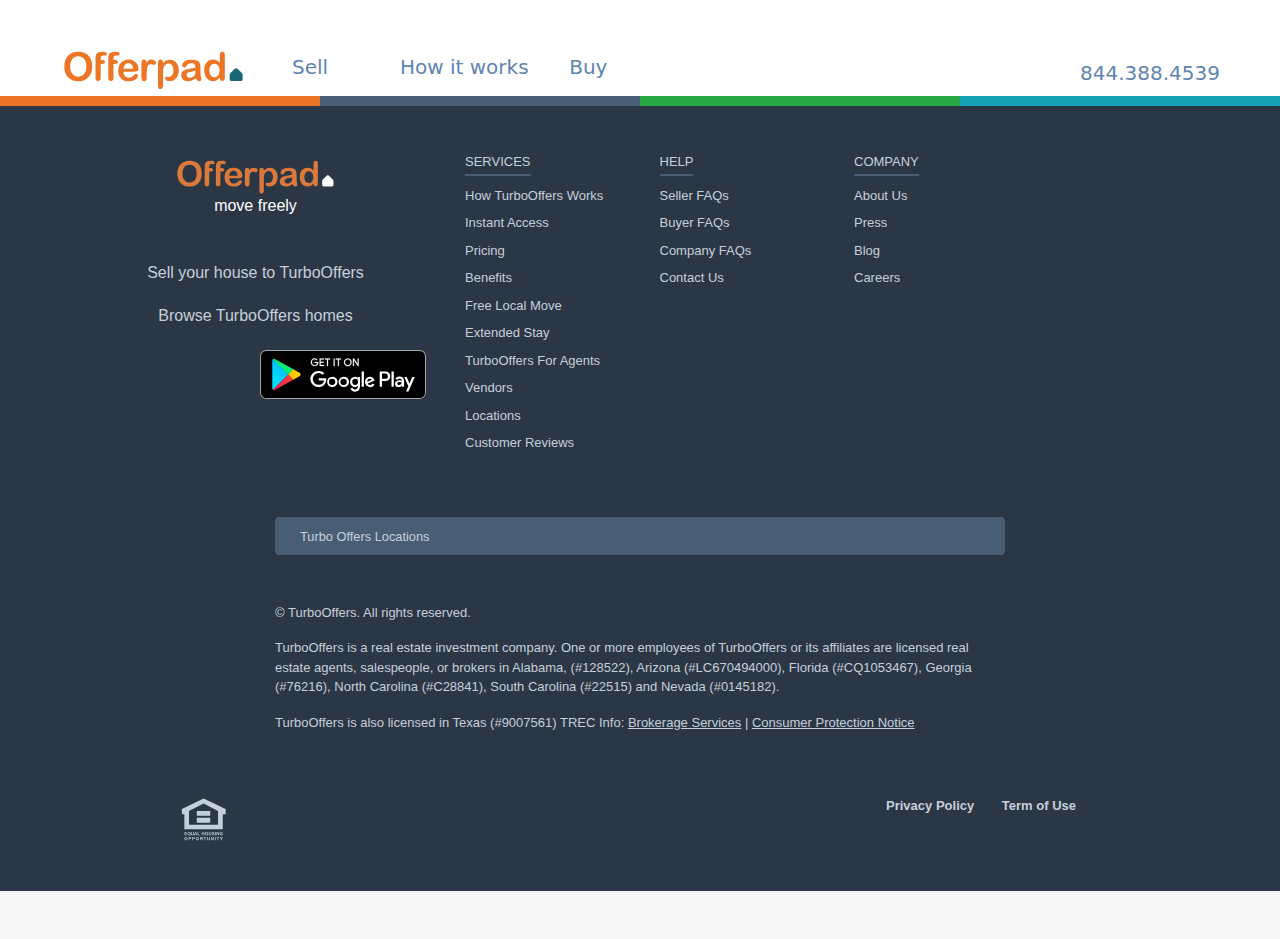
==== how-it-works.html @ ad2b1694 "Add header and footer to how-it-works.html" ====
<!doctype html>
<html lang="en">
  <head>
    <meta charset="utf-8">
    <meta name="viewport" content="width=device-width, initial-scale=1.0">
    <meta http-equiv="X-UA-Compatible" content="ie=edge">
    <title>The Easiest Way to Sell Your Home | TurboOffers Clone</title>
    <!--
    <link rel="stylesheet" href="https://cdn.jsdelivr.net/npm/bootstrap@4.5.3/dist/css/bootstrap.min.css" integrity="sha384-TX8t27EcRE3e/ihU7zmQxVncDAy5uIKz4rEkgIXeMed4M0jlfIDPvg6uqKI2xXr2" crossorigin="anonymous">
    -->
    <link rel="stylesheet" href="https://cdnjs.cloudflare.com/ajax/libs/font-awesome/5.15.1/css/all.min.css" integrity="sha512-+4zCK9k+qNFUR5X+cKL9EIR+ZOhtIloNl9GIKS57V1MyNsYpYcUrUeQc9vNfzsWfV28IaLL3i96P9sdNyeRssA==" crossorigin="anonymous" />
    <link rel="stylesheet" href="./css/bootstrap.min.css" integrity="sha384-TX8t27EcRE3e/ihU7zmQxVncDAy5uIKz4rEkgIXeMed4M0jlfIDPvg6uqKI2xXr2" crossorigin="anonymous">
    <!--
    <link rel="stylesheet" href="./css/all.min.css" integrity="sha512-+4zCK9k+qNFUR5X+cKL9EIR+ZOhtIloNl9GIKS57V1MyNsYpYcUrUeQc9vNfzsWfV28IaLL3i96P9sdNyeRssA==" crossorigin="anonymous" />
    -->
    <link rel="stylesheet" href="./css/style.css" media="all">
  </head>
  <body>
    <header class="header">
      <div class="header__wrapper mx-3">
        <div class="header__menu-btn">
          <span></span>
        </div>
        <a class="header__brand" href="/">
          <svg class="header__logo" xmlns="http://www.w3.org/2000/svg" viewBox="0 0 234 60" role="img" aria-labelledby="header-logo"><title id="header-logo">TurboOffers</title><path class="logo__icon" d="M222 30.9c-.5-.5-1.1-.7-1.7-.7s-1.2.2-1.7.7l-5.4 5.4c-.6.6-1 1.5-1 2.4V44c0 1.3 1.1 2.4 2.4 2.4H226c1.3 0 2.4-1.1 2.4-2.4v-5.3c0-.9-.4-1.7-1-2.4l-5.4-5.4z"></path><path d="M33 28c0-2.6-.4-4.9-1.3-6.8-.8-1.9-2-3.4-3.6-4.3s-3.4-1.5-5.4-1.5c-1.4 0-2.8.3-4 .8-1.2.5-2.3 1.3-3.2 2.4-.9 1-1.6 2.4-2.1 4-.4 1.6-.7 3.4-.7 5.4 0 2 .3 3.9.8 5.5s1.2 3 2.2 4.1c.9 1.1 2 1.9 3.2 2.4 1.2.5 2.5.8 4 .8 1.8 0 3.5-.5 5.1-1.4 1.5-.9 2.8-2.3 3.7-4.3.8-1.9 1.3-4.3 1.3-7.1M22.8 9.7c3.7 0 6.9.7 9.5 2.2 2.6 1.5 4.7 3.6 6 6.4 1.4 2.8 2 6 2 9.7 0 2.8-.4 5.3-1.1 7.5-.7 2.3-1.9 4.2-3.4 5.9-1.5 1.7-3.3 2.9-5.5 3.8-2.2.9-4.7 1.3-7.5 1.3s-5.3-.4-7.5-1.3-4-2.2-5.5-3.8c-1.5-1.6-2.6-3.6-3.3-5.9-.8-2.3-1.1-4.8-1.1-7.5s.4-5.2 1.2-7.5c.8-2.3 1.9-4.2 3.4-5.8 1.5-1.6 3.3-2.8 5.4-3.7 2.2-.9 4.6-1.3 7.4-1.3M79.5 30.9h12c-.2-2.3-.8-4-1.8-5.1-1.1-1.1-2.5-1.7-4.2-1.7-1.7 0-3 .6-4.1 1.7-1.1 1.2-1.7 2.9-1.9 5.1m12.9 3.8h-13c0 1.5.3 2.8.9 4 .6 1.1 1.4 2 2.4 2.6 1 .6 2.1.9 3.2.9.8 0 1.5-.1 2.2-.3.7-.2 1.3-.5 1.9-.9.6-.4 1.2-.8 1.7-1.3s1.2-1.1 2-1.8c.3-.3.8-.4 1.5-.4s1.2.2 1.7.6c.4.4.6.9.6 1.6 0 .6-.2 1.3-.7 2.1-.5.8-1.2 1.6-2.1 2.3s-2.1 1.3-3.6 1.8c-1.4.5-3.1.7-4.9.7-4.3 0-7.6-1.2-9.9-3.6-2.4-2.4-3.5-5.7-3.5-9.9 0-2 .3-3.8.9-5.5.6-1.7 1.4-3.1 2.6-4.3 1.1-1.2 2.5-2.1 4.1-2.8 1.6-.6 3.4-1 5.4-1 2.6 0 4.8.5 6.7 1.6 1.9 1.1 3.2 2.5 4.2 4.2.9 1.7 1.4 3.5 1.4 5.3 0 1.7-.5 2.7-1.4 3.2-1.2.6-2.5.9-4.3.9M108.4 37v5.5c0 1.3-.3 2.4-.9 3-.6.7-1.4 1-2.4 1s-1.7-.3-2.4-1c-.6-.7-.9-1.7-.9-3V24c0-3 1.1-4.5 3.2-4.5 1.1 0 1.9.3 2.4 1s.8 1.7.8 3.1c.8-1.4 1.6-2.4 2.4-3.1.8-.7 1.9-1 3.3-1s2.7.3 4.1 1c1.3.7 2 1.6 2 2.8 0 .8-.3 1.5-.8 2-.6.5-1.2.8-1.8.8-.2 0-.8-.1-1.8-.4-.9-.3-1.8-.4-2.5-.4-1 0-1.8.3-2.4.8-.6.5-1.1 1.3-1.4 2.3-.3 1-.6 2.2-.7 3.6-.2 1.3-.2 3-.2 5M169.4 33.2c-1 .4-2.4.7-4.2 1.1-1.9.4-3.1.7-3.9.9-.7.2-1.4.6-2 1.1-.6.5-1 1.3-1 2.3 0 1 .4 1.9 1.1 2.6.8.7 1.8 1.1 3 1.1 1.3 0 2.5-.3 3.6-.9 1.1-.6 1.9-1.3 2.4-2.2.6-1 .9-2.7.9-5v-1zm.4 9.6c-1.6 1.2-3.2 2.2-4.7 2.8-1.5.6-3.2.9-5 .9-1.7 0-3.2-.3-4.5-1-1.3-.7-2.3-1.6-3-2.7-.7-1.1-1-2.4-1-3.7 0-1.8.6-3.4 1.7-4.6 1.1-1.3 2.7-2.1 4.7-2.6.4-.1 1.5-.3 3.1-.7 1.7-.3 3.1-.7 4.3-.9 1.2-.3 2.5-.6 3.9-1-.1-1.7-.4-3-1.1-3.9-.6-.8-1.9-1.2-3.9-1.2-1.7 0-3 .2-3.8.7-.9.5-1.6 1.2-2.2 2.1-.6.9-1 1.6-1.3 1.9-.3.3-.8.4-1.6.4-.7 0-1.4-.2-1.9-.7s-.8-1.1-.8-1.8c0-1.2.4-2.3 1.2-3.4.8-1.1 2.1-2 3.9-2.7 1.7-.7 3.9-1.1 6.5-1.1 2.9 0 5.2.3 6.9 1 1.7.7 2.8 1.8 3.5 3.3.7 1.5 1 3.5 1 5.9v7.6c0 1.2.2 2.5.6 3.9.4 1.4.6 2.2.6 2.6 0 .7-.3 1.3-1 1.9-.6.6-1.4.8-2.2.8-.7 0-1.4-.3-2-1-.4-.7-1.1-1.6-1.9-2.8M186.8 33c0 1.8.3 3.3.8 4.6.6 1.3 1.3 2.2 2.3 2.9 1 .6 2 1 3.2 1 1.2 0 2.2-.3 3.2-.9 1-.6 1.7-1.5 2.3-2.8.6-1.3.9-2.8.9-4.7 0-1.8-.3-3.3-.9-4.6-.6-1.3-1.4-2.2-2.3-2.9-1-.7-2.1-1-3.2-1-1.2 0-2.3.3-3.3 1s-1.7 1.7-2.2 3c-.5 1.2-.8 2.7-.8 4.4m13.1 9.7V42c-.9 1-1.8 1.9-2.6 2.5-.9.6-1.8 1.1-2.8 1.5-1 .3-2.1.5-3.3.5-1.6 0-3.1-.3-4.4-1-1.4-.7-2.5-1.6-3.5-2.9-1-1.2-1.7-2.7-2.2-4.4-.5-1.7-.8-3.5-.8-5.5 0-4.1 1-7.4 3-9.7 2-2.3 4.7-3.5 8-3.5 1.9 0 3.5.3 4.8 1 1.3.7 2.6 1.7 3.8 3v-9.8c0-1.4.3-2.4.8-3.1.5-.7 1.3-1 2.3-1 1 0 1.8.3 2.3 1 .5.6.8 1.6.8 2.8v29.2c0 1.3-.3 2.2-.9 2.8-.6.6-1.3.9-2.3.9-.9 0-1.7-.3-2.2-1-.5-.4-.8-1.3-.8-2.6M53.1 9.7c-2.2 0-3.9.3-5.2.8-1.3.6-2.1 1.4-2.7 2.7-.5 1.2-.8 2.9-.8 4.9V42.4c0 1.3.3 2.3.9 3 .6.7 1.4 1 2.3 1 1 0 1.8-.3 2.4-1 .6-.7.9-1.7.9-3V24.9h1.6c1.2 0 2.1-.1 2.8-.4.7-.3 1-1 1-2.1 0-1.5-1.3-2.3-3.8-2.3h-1.6v-1.6c0-1.3.2-2.3.5-3 .3-.7 1.1-1.1 2.3-1.1.4 0 1 0 1.6.1.6.1 1.1.1 1.3.1.6 0 1-.2 1.4-.7.4-.4.6-1 .6-1.6.3-1.6-1.6-2.6-5.5-2.6M69.1 9.7c-2.2 0-3.9.3-5.2.8-1.3.6-2.1 1.4-2.7 2.7-.5 1.2-.8 2.9-.8 4.9V42.4c0 1.3.3 2.3.9 3 .6.7 1.4 1 2.3 1 1 0 1.8-.3 2.4-1 .6-.7.9-1.7.9-3V24.9h1.6c1.2 0 2.1-.1 2.8-.4.7-.3 1-1 1-2.1 0-1.5-1.3-2.3-3.8-2.3h-1.6v-1.6c0-1.3.2-2.3.5-3 .3-.7 1.1-1.1 2.3-1.1.4 0 1 0 1.6.1.6.1 1.1.1 1.3.1.6 0 1-.2 1.4-.7.4-.4.6-1 .6-1.6.3-1.6-1.6-2.6-5.5-2.6M147.1 25.8c-1-2-2.4-3.6-4.1-4.6-1.7-1.1-3.6-1.6-5.6-1.6-1.7 0-3.2.4-4.6 1.1-1.3.7-2.6 1.9-3.9 3.4v-.8c0-1.2-.3-2.1-.9-2.8-.6-.6-1.4-1-2.3-1-1 0-1.7.3-2.3.9-.6.6-.8 1.6-.8 2.8V52c0 1.4.2 2.5.6 3.3.4.8 1.2 1.1 2.5 1.1 2.1 0 3.2-1.5 3.2-4.4V33s0-2.7 1.4-5.1c0 0 0-.1.1-.1.1-.1.1-.2.2-.3l.6-.9c1.3-1.4 2.8-2.2 4.6-2.2 1.1 0 2.2.3 3.1 1 .9.7 1.7 1.6 2.2 2.9.5 1.3.8 2.8.8 4.5 0 1.8-.3 3.4-.9 4.6-.6 1.3-1.3 2.2-2.3 2.9-.9.6-2 1-3.1 1-.6 0-1.1-.1-1.6-.2-.2 0-.3-.1-.5-.1-1.2 0-2.2 1-2.2 2.2 0 .7.3 1.4.9 1.8.1.1.2.1.2.2l.1.1c1.3.8 2.9 1.1 4.8 1.1 1.6 0 3-.3 4.4-.9 1.4-.6 2.6-1.5 3.6-2.7 1-1.2 1.8-2.6 2.4-4.3.6-1.7.9-3.6.9-5.6 0-2.7-.5-5.1-1.5-7.1"></path></svg>
        </a>
        <div class="header__links">
          <div class="header__main-links">
            <div class="header__sell-link">
              <a href="">
                <span class="mr-1">Sell</span>
                <i class="fas fa-angle-down"></i>
              </a>
            </div>
            <div class="header__how-link">
              <a href="how-it-works.html">
                <span>How it works</span>
              </a>
            </div>
            <div class="header__buy-link">
              <a href="">
                <span>Buy</span>
              </a>
            </div>
          </div>
          <a class="header__phone-link" href="tel:+18443884539">
            <i class="fas fa-mobile-alt mt-1 mr-2"></i>
            <span class="header__phone-text">
              844.388.4539
            </span>
          </a>
        </div>
      </div>
    </header>
    <main>
    </main>
    <footer class="footer">
      <div class="footer__brand-palette">
        <span class="bg-primary"></span>
        <span class="bg-secondary"></span>
        <span class="bg-success"></span>
        <span class="bg-info"></span>
      </div>
      <article class="footer__menu container my-5">
        <div class="row">
          <div class="col-4 text-center pr-4">
            <svg class="footer__logo" xmlns="http://www.w3.org/2000/svg" viewBox="0 0 234 60" role="img" aria-labelledby="header-logo"><title id="header-logo">TurboOffers</title><path class="footer__logo-icon" d="M222 30.9c-.5-.5-1.1-.7-1.7-.7s-1.2.2-1.7.7l-5.4 5.4c-.6.6-1 1.5-1 2.4V44c0 1.3 1.1 2.4 2.4 2.4H226c1.3 0 2.4-1.1 2.4-2.4v-5.3c0-.9-.4-1.7-1-2.4l-5.4-5.4z"></path><path d="M33 28c0-2.6-.4-4.9-1.3-6.8-.8-1.9-2-3.4-3.6-4.3s-3.4-1.5-5.4-1.5c-1.4 0-2.8.3-4 .8-1.2.5-2.3 1.3-3.2 2.4-.9 1-1.6 2.4-2.1 4-.4 1.6-.7 3.4-.7 5.4 0 2 .3 3.9.8 5.5s1.2 3 2.2 4.1c.9 1.1 2 1.9 3.2 2.4 1.2.5 2.5.8 4 .8 1.8 0 3.5-.5 5.1-1.4 1.5-.9 2.8-2.3 3.7-4.3.8-1.9 1.3-4.3 1.3-7.1M22.8 9.7c3.7 0 6.9.7 9.5 2.2 2.6 1.5 4.7 3.6 6 6.4 1.4 2.8 2 6 2 9.7 0 2.8-.4 5.3-1.1 7.5-.7 2.3-1.9 4.2-3.4 5.9-1.5 1.7-3.3 2.9-5.5 3.8-2.2.9-4.7 1.3-7.5 1.3s-5.3-.4-7.5-1.3-4-2.2-5.5-3.8c-1.5-1.6-2.6-3.6-3.3-5.9-.8-2.3-1.1-4.8-1.1-7.5s.4-5.2 1.2-7.5c.8-2.3 1.9-4.2 3.4-5.8 1.5-1.6 3.3-2.8 5.4-3.7 2.2-.9 4.6-1.3 7.4-1.3M79.5 30.9h12c-.2-2.3-.8-4-1.8-5.1-1.1-1.1-2.5-1.7-4.2-1.7-1.7 0-3 .6-4.1 1.7-1.1 1.2-1.7 2.9-1.9 5.1m12.9 3.8h-13c0 1.5.3 2.8.9 4 .6 1.1 1.4 2 2.4 2.6 1 .6 2.1.9 3.2.9.8 0 1.5-.1 2.2-.3.7-.2 1.3-.5 1.9-.9.6-.4 1.2-.8 1.7-1.3s1.2-1.1 2-1.8c.3-.3.8-.4 1.5-.4s1.2.2 1.7.6c.4.4.6.9.6 1.6 0 .6-.2 1.3-.7 2.1-.5.8-1.2 1.6-2.1 2.3s-2.1 1.3-3.6 1.8c-1.4.5-3.1.7-4.9.7-4.3 0-7.6-1.2-9.9-3.6-2.4-2.4-3.5-5.7-3.5-9.9 0-2 .3-3.8.9-5.5.6-1.7 1.4-3.1 2.6-4.3 1.1-1.2 2.5-2.1 4.1-2.8 1.6-.6 3.4-1 5.4-1 2.6 0 4.8.5 6.7 1.6 1.9 1.1 3.2 2.5 4.2 4.2.9 1.7 1.4 3.5 1.4 5.3 0 1.7-.5 2.7-1.4 3.2-1.2.6-2.5.9-4.3.9M108.4 37v5.5c0 1.3-.3 2.4-.9 3-.6.7-1.4 1-2.4 1s-1.7-.3-2.4-1c-.6-.7-.9-1.7-.9-3V24c0-3 1.1-4.5 3.2-4.5 1.1 0 1.9.3 2.4 1s.8 1.7.8 3.1c.8-1.4 1.6-2.4 2.4-3.1.8-.7 1.9-1 3.3-1s2.7.3 4.1 1c1.3.7 2 1.6 2 2.8 0 .8-.3 1.5-.8 2-.6.5-1.2.8-1.8.8-.2 0-.8-.1-1.8-.4-.9-.3-1.8-.4-2.5-.4-1 0-1.8.3-2.4.8-.6.5-1.1 1.3-1.4 2.3-.3 1-.6 2.2-.7 3.6-.2 1.3-.2 3-.2 5M169.4 33.2c-1 .4-2.4.7-4.2 1.1-1.9.4-3.1.7-3.9.9-.7.2-1.4.6-2 1.1-.6.5-1 1.3-1 2.3 0 1 .4 1.9 1.1 2.6.8.7 1.8 1.1 3 1.1 1.3 0 2.5-.3 3.6-.9 1.1-.6 1.9-1.3 2.4-2.2.6-1 .9-2.7.9-5v-1zm.4 9.6c-1.6 1.2-3.2 2.2-4.7 2.8-1.5.6-3.2.9-5 .9-1.7 0-3.2-.3-4.5-1-1.3-.7-2.3-1.6-3-2.7-.7-1.1-1-2.4-1-3.7 0-1.8.6-3.4 1.7-4.6 1.1-1.3 2.7-2.1 4.7-2.6.4-.1 1.5-.3 3.1-.7 1.7-.3 3.1-.7 4.3-.9 1.2-.3 2.5-.6 3.9-1-.1-1.7-.4-3-1.1-3.9-.6-.8-1.9-1.2-3.9-1.2-1.7 0-3 .2-3.8.7-.9.5-1.6 1.2-2.2 2.1-.6.9-1 1.6-1.3 1.9-.3.3-.8.4-1.6.4-.7 0-1.4-.2-1.9-.7s-.8-1.1-.8-1.8c0-1.2.4-2.3 1.2-3.4.8-1.1 2.1-2 3.9-2.7 1.7-.7 3.9-1.1 6.5-1.1 2.9 0 5.2.3 6.9 1 1.7.7 2.8 1.8 3.5 3.3.7 1.5 1 3.5 1 5.9v7.6c0 1.2.2 2.5.6 3.9.4 1.4.6 2.2.6 2.6 0 .7-.3 1.3-1 1.9-.6.6-1.4.8-2.2.8-.7 0-1.4-.3-2-1-.4-.7-1.1-1.6-1.9-2.8M186.8 33c0 1.8.3 3.3.8 4.6.6 1.3 1.3 2.2 2.3 2.9 1 .6 2 1 3.2 1 1.2 0 2.2-.3 3.2-.9 1-.6 1.7-1.5 2.3-2.8.6-1.3.9-2.8.9-4.7 0-1.8-.3-3.3-.9-4.6-.6-1.3-1.4-2.2-2.3-2.9-1-.7-2.1-1-3.2-1-1.2 0-2.3.3-3.3 1s-1.7 1.7-2.2 3c-.5 1.2-.8 2.7-.8 4.4m13.1 9.7V42c-.9 1-1.8 1.9-2.6 2.5-.9.6-1.8 1.1-2.8 1.5-1 .3-2.1.5-3.3.5-1.6 0-3.1-.3-4.4-1-1.4-.7-2.5-1.6-3.5-2.9-1-1.2-1.7-2.7-2.2-4.4-.5-1.7-.8-3.5-.8-5.5 0-4.1 1-7.4 3-9.7 2-2.3 4.7-3.5 8-3.5 1.9 0 3.5.3 4.8 1 1.3.7 2.6 1.7 3.8 3v-9.8c0-1.4.3-2.4.8-3.1.5-.7 1.3-1 2.3-1 1 0 1.8.3 2.3 1 .5.6.8 1.6.8 2.8v29.2c0 1.3-.3 2.2-.9 2.8-.6.6-1.3.9-2.3.9-.9 0-1.7-.3-2.2-1-.5-.4-.8-1.3-.8-2.6M53.1 9.7c-2.2 0-3.9.3-5.2.8-1.3.6-2.1 1.4-2.7 2.7-.5 1.2-.8 2.9-.8 4.9V42.4c0 1.3.3 2.3.9 3 .6.7 1.4 1 2.3 1 1 0 1.8-.3 2.4-1 .6-.7.9-1.7.9-3V24.9h1.6c1.2 0 2.1-.1 2.8-.4.7-.3 1-1 1-2.1 0-1.5-1.3-2.3-3.8-2.3h-1.6v-1.6c0-1.3.2-2.3.5-3 .3-.7 1.1-1.1 2.3-1.1.4 0 1 0 1.6.1.6.1 1.1.1 1.3.1.6 0 1-.2 1.4-.7.4-.4.6-1 .6-1.6.3-1.6-1.6-2.6-5.5-2.6M69.1 9.7c-2.2 0-3.9.3-5.2.8-1.3.6-2.1 1.4-2.7 2.7-.5 1.2-.8 2.9-.8 4.9V42.4c0 1.3.3 2.3.9 3 .6.7 1.4 1 2.3 1 1 0 1.8-.3 2.4-1 .6-.7.9-1.7.9-3V24.9h1.6c1.2 0 2.1-.1 2.8-.4.7-.3 1-1 1-2.1 0-1.5-1.3-2.3-3.8-2.3h-1.6v-1.6c0-1.3.2-2.3.5-3 .3-.7 1.1-1.1 2.3-1.1.4 0 1 0 1.6.1.6.1 1.1.1 1.3.1.6 0 1-.2 1.4-.7.4-.4.6-1 .6-1.6.3-1.6-1.6-2.6-5.5-2.6M147.1 25.8c-1-2-2.4-3.6-4.1-4.6-1.7-1.1-3.6-1.6-5.6-1.6-1.7 0-3.2.4-4.6 1.1-1.3.7-2.6 1.9-3.9 3.4v-.8c0-1.2-.3-2.1-.9-2.8-.6-.6-1.4-1-2.3-1-1 0-1.7.3-2.3.9-.6.6-.8 1.6-.8 2.8V52c0 1.4.2 2.5.6 3.3.4.8 1.2 1.1 2.5 1.1 2.1 0 3.2-1.5 3.2-4.4V33s0-2.7 1.4-5.1c0 0 0-.1.1-.1.1-.1.1-.2.2-.3l.6-.9c1.3-1.4 2.8-2.2 4.6-2.2 1.1 0 2.2.3 3.1 1 .9.7 1.7 1.6 2.2 2.9.5 1.3.8 2.8.8 4.5 0 1.8-.3 3.4-.9 4.6-.6 1.3-1.3 2.2-2.3 2.9-.9.6-2 1-3.1 1-.6 0-1.1-.1-1.6-.2-.2 0-.3-.1-.5-.1-1.2 0-2.2 1-2.2 2.2 0 .7.3 1.4.9 1.8.1.1.2.1.2.2l.1.1c1.3.8 2.9 1.1 4.8 1.1 1.6 0 3-.3 4.4-.9 1.4-.6 2.6-1.5 3.6-2.7 1-1.2 1.8-2.6 2.4-4.3.6-1.7.9-3.6.9-5.6 0-2.7-.5-5.1-1.5-7.1"></path></svg>
            <p class="h6 mb-4 text-white">move freely</p>
            <p class="h6 mt-5 mb-3">
              <a href="#">Sell your house to TurboOffers</a>
            </p>
            <p class="h6 my-4">
              <a href="">Browse TurboOffers homes</a>
            </p>
            <div class="row no-gutters">
              <div class="col mr-2">
                <img class="img-fluid" src="data:image/svg+xml,%3Csvg xmlns='http://www.w3.org/2000/svg' width='119.664' height='40'%3E%3Cpath d='M110.135 0H9.535c-.367 0-.73 0-1.095.002-.306.002-.61.008-.919.013A13.215 13.215 0 0 0 5.517.19a6.665 6.665 0 0 0-1.9.627 6.438 6.438 0 0 0-1.62 1.18A6.258 6.258 0 0 0 .82 3.617a6.601 6.601 0 0 0-.625 1.903 12.993 12.993 0 0 0-.179 2.002c-.01.307-.01.615-.015.921V31.56c.005.31.006.61.015.921a12.992 12.992 0 0 0 .18 2.002 6.588 6.588 0 0 0 .624 1.905A6.208 6.208 0 0 0 1.998 38a6.274 6.274 0 0 0 1.618 1.179 6.7 6.7 0 0 0 1.901.63 13.455 13.455 0 0 0 2.004.177c.31.007.613.011.919.011.366.002.728.002 1.095.002h100.6c.36 0 .724 0 1.084-.002.304 0 .617-.004.922-.01a13.279 13.279 0 0 0 2-.178 6.804 6.804 0 0 0 1.908-.63A6.277 6.277 0 0 0 117.666 38a6.395 6.395 0 0 0 1.182-1.614 6.604 6.604 0 0 0 .619-1.905 13.506 13.506 0 0 0 .185-2.002c.004-.31.004-.61.004-.921.008-.364.008-.725.008-1.094V9.536c0-.366 0-.73-.008-1.092 0-.306 0-.614-.004-.92a13.507 13.507 0 0 0-.185-2.003 6.618 6.618 0 0 0-.62-1.903 6.466 6.466 0 0 0-2.798-2.8 6.768 6.768 0 0 0-1.908-.627 13.044 13.044 0 0 0-2-.176c-.305-.005-.618-.011-.922-.013-.36-.002-.725-.002-1.084-.002z' fill='%23a6a6a6'/%3E%3Cpath d='M8.445 39.125c-.305 0-.602-.004-.904-.01a12.687 12.687 0 0 1-1.87-.164 5.884 5.884 0 0 1-1.656-.548 5.406 5.406 0 0 1-1.397-1.016 5.32 5.32 0 0 1-1.02-1.397 5.722 5.722 0 0 1-.544-1.657 12.414 12.414 0 0 1-.166-1.875c-.007-.21-.015-.913-.015-.913v-23.1s.009-.692.015-.895a12.37 12.37 0 0 1 .165-1.872 5.755 5.755 0 0 1 .544-1.662 5.373 5.373 0 0 1 1.015-1.398 5.565 5.565 0 0 1 1.402-1.023 5.823 5.823 0 0 1 1.653-.544A12.586 12.586 0 0 1 7.543.887l.902-.012h102.769l.913.013a12.385 12.385 0 0 1 1.858.162 5.938 5.938 0 0 1 1.671.548 5.594 5.594 0 0 1 2.415 2.42 5.763 5.763 0 0 1 .535 1.649 12.995 12.995 0 0 1 .174 1.887c.003.283.003.588.003.89.008.375.008.732.008 1.092v20.929c0 .363 0 .718-.008 1.075 0 .325 0 .623-.004.93a12.731 12.731 0 0 1-.17 1.853 5.739 5.739 0 0 1-.54 1.67 5.48 5.48 0 0 1-1.016 1.386 5.413 5.413 0 0 1-1.4 1.022 5.862 5.862 0 0 1-1.668.55 12.542 12.542 0 0 1-1.869.163c-.293.007-.6.011-.897.011l-1.084.002z'/%3E%3Cg data-name='&lt;Group&gt;'%3E%3Cg data-name='&lt;Group&gt;' fill='%23fff'%3E%3Cpath data-name='&lt;Path&gt;' d='M24.769 20.3a4.949 4.949 0 0 1 2.356-4.151 5.066 5.066 0 0 0-3.99-2.158c-1.68-.176-3.308 1.005-4.164 1.005-.872 0-2.19-.988-3.608-.958a5.315 5.315 0 0 0-4.473 2.728c-1.934 3.348-.491 8.269 1.361 10.976.927 1.325 2.01 2.805 3.428 2.753 1.387-.058 1.905-.885 3.58-.885 1.658 0 2.144.885 3.59.852 1.489-.025 2.426-1.332 3.32-2.67a10.962 10.962 0 0 0 1.52-3.092 4.782 4.782 0 0 1-2.92-4.4zM22.037 12.21a4.872 4.872 0 0 0 1.115-3.49 4.957 4.957 0 0 0-3.208 1.66A4.636 4.636 0 0 0 18.8 13.74a4.1 4.1 0 0 0 3.237-1.53z'/%3E%3C/g%3E%3Cg fill='%23fff'%3E%3Cpath d='M42.302 27.14H37.57l-1.137 3.356h-2.005l4.484-12.418h2.083l4.483 12.418h-2.039zm-4.243-1.55h3.752l-1.85-5.446h-.051zM55.16 25.97c0 2.813-1.506 4.62-3.779 4.62a3.07 3.07 0 0 1-2.848-1.583h-.043v4.484H46.63V21.442h1.8v1.506h.033a3.212 3.212 0 0 1 2.883-1.6c2.298 0 3.813 1.816 3.813 4.622zm-1.91 0c0-1.833-.948-3.038-2.393-3.038-1.42 0-2.375 1.23-2.375 3.038 0 1.824.955 3.046 2.375 3.046 1.445 0 2.393-1.197 2.393-3.046zM65.125 25.97c0 2.813-1.506 4.62-3.779 4.62a3.07 3.07 0 0 1-2.848-1.583h-.043v4.484h-1.859V21.442h1.799v1.506h.034a3.212 3.212 0 0 1 2.883-1.6c2.298 0 3.813 1.816 3.813 4.622zm-1.91 0c0-1.833-.948-3.038-2.393-3.038-1.42 0-2.375 1.23-2.375 3.038 0 1.824.955 3.046 2.375 3.046 1.445 0 2.392-1.197 2.392-3.046zM71.71 27.036c.138 1.232 1.334 2.04 2.97 2.04 1.566 0 2.693-.808 2.693-1.919 0-.964-.68-1.54-2.29-1.936l-1.609-.388c-2.28-.55-3.339-1.617-3.339-3.348 0-2.142 1.867-3.614 4.519-3.614 2.624 0 4.423 1.472 4.483 3.614h-1.876c-.112-1.239-1.136-1.987-2.634-1.987s-2.521.757-2.521 1.858c0 .878.654 1.395 2.255 1.79l1.368.336c2.548.603 3.606 1.626 3.606 3.443 0 2.323-1.85 3.778-4.793 3.778-2.754 0-4.614-1.42-4.734-3.667zM83.346 19.3v2.142h1.722v1.472h-1.722v4.991c0 .776.345 1.137 1.102 1.137a5.808 5.808 0 0 0 .611-.043v1.463a5.104 5.104 0 0 1-1.032.086c-1.833 0-2.548-.689-2.548-2.445v-5.189h-1.316v-1.472h1.316V19.3zM86.065 25.97c0-2.849 1.678-4.639 4.294-4.639 2.625 0 4.295 1.79 4.295 4.639 0 2.856-1.661 4.638-4.295 4.638-2.633 0-4.294-1.782-4.294-4.638zm6.695 0c0-1.954-.895-3.108-2.401-3.108s-2.4 1.162-2.4 3.108c0 1.962.894 3.106 2.4 3.106s2.401-1.144 2.401-3.106zM96.186 21.442h1.773v1.541h.043a2.16 2.16 0 0 1 2.177-1.635 2.866 2.866 0 0 1 .637.069v1.738a2.598 2.598 0 0 0-.835-.112 1.873 1.873 0 0 0-1.937 2.083v5.37h-1.858zM109.384 27.837c-.25 1.643-1.85 2.771-3.898 2.771-2.634 0-4.269-1.764-4.269-4.595 0-2.84 1.644-4.682 4.19-4.682 2.506 0 4.08 1.72 4.08 4.466v.637h-6.394v.112a2.358 2.358 0 0 0 2.436 2.564 2.048 2.048 0 0 0 2.09-1.273zm-6.282-2.702h4.526a2.177 2.177 0 0 0-2.22-2.298 2.292 2.292 0 0 0-2.306 2.298z'/%3E%3C/g%3E%3C/g%3E%3Cg data-name='&lt;Group&gt;'%3E%3Cg fill='%23fff'%3E%3Cpath d='M37.826 8.731a2.64 2.64 0 0 1 2.808 2.965c0 1.906-1.03 3.002-2.808 3.002h-2.155V8.73zm-1.228 5.123h1.125a1.876 1.876 0 0 0 1.967-2.146 1.881 1.881 0 0 0-1.967-2.134h-1.125zM41.68 12.444a2.133 2.133 0 1 1 4.248 0 2.134 2.134 0 1 1-4.247 0zm3.334 0c0-.976-.439-1.547-1.208-1.547-.773 0-1.207.571-1.207 1.547 0 .984.434 1.55 1.207 1.55.77 0 1.208-.57 1.208-1.55zM51.573 14.698h-.922l-.93-3.317h-.07l-.927 3.317h-.913l-1.242-4.503h.902l.806 3.436h.067l.926-3.436h.852l.926 3.436h.07l.803-3.436h.889zM53.854 10.195h.855v.715h.066a1.348 1.348 0 0 1 1.344-.802 1.465 1.465 0 0 1 1.559 1.675v2.915h-.889v-2.692c0-.724-.314-1.084-.972-1.084a1.033 1.033 0 0 0-1.075 1.141v2.635h-.888zM59.094 8.437h.888v6.26h-.888zM61.218 12.444a2.133 2.133 0 1 1 4.247 0 2.134 2.134 0 1 1-4.247 0zm3.333 0c0-.976-.439-1.547-1.208-1.547-.773 0-1.207.571-1.207 1.547 0 .984.434 1.55 1.207 1.55.77 0 1.208-.57 1.208-1.55zM66.4 13.424c0-.81.604-1.278 1.676-1.344l1.22-.07v-.389c0-.475-.315-.744-.922-.744-.497 0-.84.182-.939.5h-.86c.09-.773.818-1.27 1.84-1.27 1.128 0 1.765.563 1.765 1.514v3.077h-.855v-.633h-.07a1.515 1.515 0 0 1-1.353.707 1.36 1.36 0 0 1-1.501-1.348zm2.895-.384v-.377l-1.1.07c-.62.042-.9.253-.9.65 0 .405.351.64.834.64a1.062 1.062 0 0 0 1.166-.983zM71.348 12.444c0-1.423.732-2.324 1.87-2.324a1.484 1.484 0 0 1 1.38.79h.067V8.437h.888v6.26h-.851v-.71h-.07a1.563 1.563 0 0 1-1.415.785c-1.145 0-1.869-.901-1.869-2.328zm.918 0c0 .955.45 1.53 1.203 1.53.75 0 1.212-.583 1.212-1.526 0-.938-.468-1.53-1.212-1.53-.748 0-1.203.58-1.203 1.526zM79.23 12.444a2.133 2.133 0 1 1 4.247 0 2.134 2.134 0 1 1-4.247 0zm3.333 0c0-.976-.438-1.547-1.208-1.547-.772 0-1.207.571-1.207 1.547 0 .984.435 1.55 1.207 1.55.77 0 1.208-.57 1.208-1.55zM84.67 10.195h.855v.715h.066a1.348 1.348 0 0 1 1.344-.802 1.465 1.465 0 0 1 1.559 1.675v2.915h-.889v-2.692c0-.724-.314-1.084-.972-1.084a1.033 1.033 0 0 0-1.075 1.141v2.635h-.889zM93.515 9.074v1.141h.976v.749h-.976v2.315c0 .472.194.679.637.679a2.967 2.967 0 0 0 .339-.021v.74a2.916 2.916 0 0 1-.484.046c-.988 0-1.381-.348-1.381-1.216v-2.543h-.715v-.749h.715V9.074zM95.705 8.437h.88v2.481h.07a1.386 1.386 0 0 1 1.374-.806 1.483 1.483 0 0 1 1.55 1.679v2.907h-.889V12.01c0-.72-.335-1.084-.963-1.084a1.052 1.052 0 0 0-1.134 1.142v2.63h-.888zM104.761 13.482a1.828 1.828 0 0 1-1.95 1.303 2.045 2.045 0 0 1-2.081-2.325 2.077 2.077 0 0 1 2.076-2.352c1.253 0 2.009.856 2.009 2.27v.31h-3.18v.05a1.19 1.19 0 0 0 1.2 1.29 1.08 1.08 0 0 0 1.07-.546zm-3.126-1.451h2.275a1.086 1.086 0 0 0-1.109-1.167 1.152 1.152 0 0 0-1.166 1.167z'/%3E%3C/g%3E%3C/g%3E%3C/svg%3E" alt="">
              </div>
              <div class="col">
                <img src="data:image/svg+xml,%3Csvg xmlns='http://www.w3.org/2000/svg' viewBox='0 0 135 40'%3E%3Cdefs%3E%3ClinearGradient id='a' x1='21.8' y1='173.29' x2='5.02' y2='156.51' gradientTransform='matrix(1 0 0 -1 0 182)' gradientUnits='userSpaceOnUse'%3E%3Cstop offset='0' stop-color='%2300a0ff'/%3E%3Cstop offset='.01' stop-color='%2300a1ff'/%3E%3Cstop offset='.26' stop-color='%2300beff'/%3E%3Cstop offset='.51' stop-color='%2300d2ff'/%3E%3Cstop offset='.76' stop-color='%2300dfff'/%3E%3Cstop offset='1' stop-color='%2300e3ff'/%3E%3C/linearGradient%3E%3ClinearGradient id='b' x1='33.83' y1='162' x2='9.64' y2='162' gradientTransform='matrix(1 0 0 -1 0 182)' gradientUnits='userSpaceOnUse'%3E%3Cstop offset='0' stop-color='%23ffe000'/%3E%3Cstop offset='.41' stop-color='%23ffbd00'/%3E%3Cstop offset='.78' stop-color='orange'/%3E%3Cstop offset='1' stop-color='%23ff9c00'/%3E%3C/linearGradient%3E%3ClinearGradient id='c' x1='24.83' y1='159.7' x2='2.07' y2='136.95' gradientTransform='matrix(1 0 0 -1 0 182)' gradientUnits='userSpaceOnUse'%3E%3Cstop offset='0' stop-color='%23ff3a44'/%3E%3Cstop offset='1' stop-color='%23c31162'/%3E%3C/linearGradient%3E%3ClinearGradient id='d' x1='7.3' y1='181.82' x2='17.46' y2='171.66' gradientTransform='matrix(1 0 0 -1 0 182)' gradientUnits='userSpaceOnUse'%3E%3Cstop offset='0' stop-color='%2332a071'/%3E%3Cstop offset='.07' stop-color='%232da771'/%3E%3Cstop offset='.48' stop-color='%2315cf74'/%3E%3Cstop offset='.8' stop-color='%2306e775'/%3E%3Cstop offset='1' stop-color='%2300f076'/%3E%3C/linearGradient%3E%3C/defs%3E%3Cpath fill='none' d='M-10-10h155v60H-10z'/%3E%3Crect width='135' height='40' rx='5'/%3E%3Cpath d='M130 .8a4.2 4.2 0 0 1 4.2 4.2v30a4.2 4.2 0 0 1-4.2 4.2H5A4.2 4.2 0 0 1 .8 35V5A4.2 4.2 0 0 1 5 .8h125m0-.8H5a5 5 0 0 0-5 5v30a5 5 0 0 0 5 5h125a5 5 0 0 0 5-5V5a5 5 0 0 0-5-5z' fill='%23a6a6a6'/%3E%3Cg fill='%23fff' stroke='%23fff' stroke-miterlimit='10' stroke-width='.2'%3E%3Cpath d='M47.42 10.24a2.72 2.72 0 0 1-.75 2 2.9 2.9 0 0 1-2.2.88 3 3 0 0 1-2.21-.9 3 3 0 0 1-.91-2.22 3 3 0 0 1 .91-2.23 3.16 3.16 0 0 1 3.44-.65 2.54 2.54 0 0 1 .94.67l-.53.53a2 2 0 0 0-1.64-.72 2.32 2.32 0 0 0-2.33 2.4 2.36 2.36 0 0 0 4 1.73 1.93 1.93 0 0 0 .51-1.22h-2.18v-.72h2.91a3.75 3.75 0 0 1 .04.45zM52 7.74h-2.7v1.9h2.46v.72H49.3v1.9H52V13h-3.48V7H52zM55.28 13h-.77V7.74h-1.68V7H57v.74h-1.72zM59.94 13V7h.77v6zM64.13 13h-.77V7.74h-1.68V7h4.12v.74h-1.67zM73.61 12.22a3.11 3.11 0 0 1-4.4 0 3 3 0 0 1-.88-2.22 3 3 0 0 1 .88-2.22 2.93 2.93 0 0 1 2.2-.91 3 3 0 0 1 2.2.91 3.07 3.07 0 0 1 .88 2.22 3 3 0 0 1-.88 2.22zm-3.83-.5a2.29 2.29 0 0 0 3.26 0 2.36 2.36 0 0 0 .67-1.72A2.36 2.36 0 0 0 73 8.28a2.29 2.29 0 0 0-3.26 0 2.36 2.36 0 0 0-.63 1.72 2.36 2.36 0 0 0 .67 1.72zM75.58 13V7h.93l2.92 4.67V7h.77v6h-.8l-3.05-4.89V13z'/%3E%3C/g%3E%3Cpath d='M68.14 21.75A4.26 4.26 0 1 0 72.41 26a4.19 4.19 0 0 0-4.27-4.25zm0 6.83a2.58 2.58 0 1 1 2.4-2.58 2.46 2.46 0 0 1-2.4 2.58zm-9.32-6.83A4.26 4.26 0 1 0 63.09 26a4.19 4.19 0 0 0-4.27-4.25zm0 6.83a2.58 2.58 0 1 1 2.4-2.58 2.46 2.46 0 0 1-2.4 2.58zm-11.08-5.52v1.8h4.32a3.77 3.77 0 0 1-1 2.27 4.42 4.42 0 0 1-3.34 1.32 4.8 4.8 0 0 1 0-9.6A4.64 4.64 0 0 1 51 20.14l1.27-1.27a6.3 6.3 0 0 0-4.53-1.82 6.61 6.61 0 1 0 0 13.21 6.07 6.07 0 0 0 4.61-1.85 6 6 0 0 0 1.56-4.23 6.27 6.27 0 0 0-.09-1.12zm45.31 1.4a4 4 0 0 0-3.64-2.71 4 4 0 0 0-4 4.25 4.23 4.23 0 0 0 7.76 2.37l-1.45-1a2.41 2.41 0 0 1-2.09 1.17 2.15 2.15 0 0 1-2.06-1.29l5.69-2.35zm-5.8 1.42a2.33 2.33 0 0 1 2.23-2.48 1.64 1.64 0 0 1 1.57.9zM82.63 30h1.87V17.5h-1.87zm-3.06-7.3h-.07a2.94 2.94 0 0 0-2.24-.95 4.26 4.26 0 0 0 0 8.51 2.88 2.88 0 0 0 2.24-1h.07v.61c0 1.63-.87 2.5-2.27 2.5a2.36 2.36 0 0 1-2.15-1.51l-1.62.67a4 4 0 0 0 3.77 2.52c2.19 0 4-1.29 4-4.43V22h-1.73zm-2.15 5.88a2.58 2.58 0 0 1 0-5.15A2.39 2.39 0 0 1 79.7 26a2.38 2.38 0 0 1-2.28 2.58zm24.39-11.08h-4.48V30h1.87v-4.74h2.61a3.89 3.89 0 1 0 0-7.76zm0 6H99.2v-4.26h2.65a2.14 2.14 0 1 1 0 4.28zm11.54-1.79a3.49 3.49 0 0 0-3.33 1.91l1.65.69a1.78 1.78 0 0 1 1.71-.91 1.8 1.8 0 0 1 2 1.61v.12a4.18 4.18 0 0 0-1.95-.48c-1.78 0-3.6 1-3.6 2.82a2.89 2.89 0 0 0 3.11 2.75 2.65 2.65 0 0 0 2.38-1.22h.06v1h1.8v-4.81c0-2.19-1.66-3.46-3.79-3.46zm-.23 6.85c-.61 0-1.46-.31-1.46-1.06 0-1 1.06-1.34 2-1.34a3.32 3.32 0 0 1 1.7.42 2.26 2.26 0 0 1-2.2 2zM123.74 22l-2.14 5.42h-.06L119.32 22h-2l3.33 7.58-1.9 4.21h2L125.82 22zm-16.8 8h1.86V17.5h-1.86z' fill='%23fff'/%3E%3Cpath d='M10.44 7.54a2 2 0 0 0-.44 1.4v22.12a1.94 1.94 0 0 0 .47 1.4l.07.08L22.9 20.15v-.3L10.51 7.47z' fill='url(%23a)'/%3E%3Cpath d='M27 24.28l-4.1-4.13v-.3l4.1-4.13.09.06L32 18.56c1.4.79 1.4 2.09 0 2.89l-4.89 2.78z' fill='url(%23b)'/%3E%3Cpath d='M27.12 24.23L22.9 20 10.44 32.46a1.62 1.62 0 0 0 2.07.07l14.61-8.3' fill='url(%23c)'/%3E%3Cpath d='M27.12 15.78l-14.61-8.3a1.61 1.61 0 0 0-2.07.06L22.9 20z' fill='url(%23d)'/%3E%3Cpath d='M27 24.13l-14.49 8.25a1.66 1.66 0 0 1-2 0l-.07.07.07.08a1.66 1.66 0 0 0 2 0l14.61-8.3z' opacity='.2' style='isolation:isolate'/%3E%3Cpath d='M10.44 32.32a2 2 0 0 1-.44-1.41v.15a1.94 1.94 0 0 0 .47 1.4l.07-.07zM32 21.3l-5 2.83.09.1L32 21.44A1.75 1.75 0 0 0 33.06 20 1.86 1.86 0 0 1 32 21.3z' opacity='.12' style='isolation:isolate'/%3E%3Cpath d='M12.51 7.62L32 18.7a1.86 1.86 0 0 1 1.06 1.3A1.75 1.75 0 0 0 32 18.56L12.51 7.48C11.12 6.68 10 7.34 10 8.94v.15c0-1.6 1.12-2.26 2.51-1.47z' fill='%23fff' opacity='.25' style='isolation:isolate'/%3E%3C/svg%3E" alt="TurboOffers App from the Google Play Store">
              </div>
            </div>
          </div>
          <div class="col">
            <h5 class="text-uppercase mb-3">
              <span class="footer__title-underline">
                services
              </span>
            </h5>
            <ul class="footer__services">
              <li class="text-capitalize mb-2">
                <a href="how-it-works.html">How TurboOffers works</a>
              </li>
              <li class="text-capitalize mb-2">
                <a href="instant-access.html">Instant Access</a>
              </li>
              <li class="text-capitalize mb-2">
                <a href="pricing.html">Pricing</a>
              </li>
              <li class="text-capitalize mb-2">
                <a href="benefits.html">Benefits</a>
              </li>
              <li class="text-capitalize mb-2">
                <a href="move-for-free.html">Free Local Move</a>
              </li>
              <li class="text-capitalize mb-2">
                <a href="">Extended Stay</a>
              </li>
              <li class="text-capitalize mb-2">
                <a href="extended-stay.html">TurboOffers for agents</a>
              </li>
              <li class="text-capitalize mb-2">
                <a href="agents.html">Vendors</a>
              </li>
              <li class="text-capitalize mb-2">
                <a href="locations.html">Locations</a>
              </li>
              <li class="text-capitalize">
                <a href="reviews.html">Customer reviews</a>
              </li>
            </ul>
          </div>
          <div class="col pl-4 mb-3">
            <h5 class="h5 text-uppercase mb-3">
              <span class="footer__title-underline">help</span>
            </h5>
            <ul class="footer__help">
              <li class="text-capitalize mb-2">
                <a href="sell-your-house.html">Seller FAQs</a>
              </li>
              <li class="text-capitalize mb-2">
                <a href="buy-a-house.html">Buyer FAQs</a>
              </li>
              <li class="text-capitalize mb-2">
                <a href="faq.html">Company FAQs</a>
              </li>
              <li class="text-capitalize">
                <a href="contact.html">Contact us</a>
              </li>
            </ul>
          </div>
          <div class="col pl-4 mb-3">
            <h5 class="h5 text-uppercase mb-3">
              <span class="footer__title-underline">company</span>
            </h5>
            <ul class="footer__company">
              <li class="text-capitalize mb-2">
                <a href="about.html">About us</a>
              </li>
              <li class="text-capitalize mb-2">
                <a href="press.html">Press</a>
              </li>
              <li class="text-capitalize mb-2">
                <a href="#">Blog</a>
              </li>
              <li class="text-capitalize">
                <a href="careers.html">Careers</a>
              </li>
            </ul>
          </div>
          <div class="col h4">
            <div class="footer__social-network">
              <div>
                <a href="">
                  <i class="fab fa-facebook-square"></i>
                </a>
              </div>
              <div>
                <a href="">
                  <i class="fab fa-twitter-square"></i>
                </a>
              </div>
              <div>
                <a href="">
                  <i class="fab fa-linkedin"></i>
                </a>
              </div>
              <div>
                <a href="">
                  <i class="fab fa-instagram"></i>
                </a>
              </div>
            </div>
          </div>
        </div>
      </article>
      <article class="footer__locations container mb-5">
        <div class="row justify-content-center">
          <div class="col-8">
            <button class="btn btn-secondary btn-block btn-space-between px-4">
              <span>
                <small>
                  Turbo Offers Locations
                </small>
              </span>
              <i class="fas fa-chevron-down"></i>
            </button>
          </div>
        </div>
      </article>
      <article class="footer__copyright container">
        <div class="row justify-content-center">
          <div class="col-8">
            <p>
              © TurboOffers. All rights reserved.
            </p>
            <p>
              TurboOffers is a real estate investment company. One or more employees of TurboOffers or its affiliates are licensed real estate agents, salespeople, or brokers in Alabama, (#128522), Arizona (#LC670494000), Florida (#CQ1053467), Georgia (#76216), North Carolina (#C28841), South Carolina (#22515) and Nevada (#0145182).
            </p>
            <p>
              TurboOffers is also licensed in Texas (#9007561)
              TREC Info: <a class="footer__cp-link" href="#">Brokerage Services</a>  |  <a class="footer__cp-link" href="#">Consumer Protection Notice</a>
            </p>
          </div>
        </div>
      </article>
      <article class="footer__bottom container my-5 pb-5">
        <div class="row justify-content-center">
          <div class="col-10">
            <div class="row">
              <div class="col">
                <svg xmlns="http://www.w3.org/2000/svg" viewBox="0 0 110.8 109.2" class="footer__housing-logo" role="img" aria-labelledby="equal-housing-title"><title id="equal-housing-title">Equal Housing Opportunity Logo</title><path d="M15.9 84.5H12v1.6h3.6v1.3H12v2h4.1v1.3h-5.6v-7.5h5.4v1.3zm5 4.1l.7.7c-.3.1-.6.2-.8.2-.8 0-2-.5-2-2.6s1.2-2.6 2-2.6 2 .5 2 2.6c0 .7-.1 1.2-.3 1.6l-.8-.7-.8.8zm3.6 1.8l-.8-.8c.5-.6.8-1.4.8-2.7 0-3.5-2.6-3.9-3.6-3.9s-3.6.4-3.6 3.9 2.6 3.9 3.6 3.9c.4 0 1.2-.1 1.9-.5l.9.8.8-.7zm7.3-2.3c0 2-1.2 2.8-3.1 2.8-.7 0-1.7-.2-2.4-.9-.4-.5-.6-1.1-.6-1.8v-4.9h1.6v4.8c0 1 .6 1.5 1.3 1.5 1.1 0 1.5-.5 1.5-1.4v-4.9h1.6v4.8h.1zm4.1-3.2l.9 2.9H35l.9-2.9zm-1.3 4.2h2.8l.5 1.5h1.7L37 83.1h-1.8l-2.7 7.5H34l.6-1.5zm7.6.2h3.7v1.4h-5.2v-7.5h1.5v6.1zm9.7-2v3.4h-1.6v-7.5h1.6V86h2.9v-2.8h1.5v7.5h-1.5v-3.4h-2.9zm7.4-.4c0-2.1 1.2-2.6 2-2.6s2 .5 2 2.6-1.2 2.6-2 2.6c-.8.1-2-.5-2-2.6zm-1.6 0c0 3.5 2.6 3.9 3.6 3.9s3.6-.4 3.6-3.9-2.6-3.9-3.6-3.9-3.6.5-3.6 3.9zm14.6 1.2c0 2-1.2 2.8-3.1 2.8-.7 0-1.7-.2-2.4-.9-.4-.5-.6-1.1-.6-1.8v-4.9h1.6v4.8c0 1 .6 1.5 1.3 1.5 1.1 0 1.5-.5 1.5-1.4v-4.9h1.6v4.8h.1zm2.9.3c0 .4.2 1.2 1.6 1.2.7 0 1.6-.2 1.6-1 0-.6-.6-.7-1.3-.9l-.8-.2c-1.2-.3-2.4-.5-2.4-2.2 0-.8.4-2.3 2.9-2.3 2.3 0 2.9 1.5 2.9 2.4h-1.5c0-.3-.2-1.1-1.5-1.1-.6 0-1.3.2-1.3.9 0 .6.5.7.8.8l1.8.4c1 .3 1.9.7 1.9 2 0 2.2-2.3 2.4-2.9 2.4-2.7 0-3.2-1.6-3.2-2.5h1.4v.1zm7.4 2.3h-1.5v-7.5h1.5v7.5zm6.2-7.5h1.5v7.5h-1.6l-3-5.3v5.3h-1.5v-7.5h1.7l2.9 5.2v-5.2zm6.7 3.5h3.1v4h-1l-.2-.9c-.4.5-1 1.1-2.3 1.1-1.8 0-3.4-1.3-3.4-3.9 0-2 1.1-4 3.6-3.9 2.3 0 3.2 1.5 3.3 2.5H97c0-.3-.5-1.2-1.6-1.2s-2.1.8-2.1 2.7c0 2 1.1 2.6 2.2 2.6.3 0 1.5-.1 1.8-1.6h-1.7v-1.4h-.1zM11.7 98.3c0-2.1 1.2-2.6 2-2.6s2 .5 2 2.6-1.2 2.6-2 2.6-2-.5-2-2.6zm-1.6 0c0 3.5 2.6 3.9 3.6 3.9s3.6-.4 3.6-3.9-2.6-3.9-3.6-3.9c-1-.1-3.6.4-3.6 3.9zm11.5-.3v-2.2h1.2c1 0 1.4.3 1.4 1 0 .3 0 1.2-1.2 1.2h-1.4zm0 1.3h1.8c2 0 2.4-1.7 2.4-2.4 0-1.5-.9-2.4-2.3-2.4H20v7.5h1.6v-2.7zm8.3-1.3v-2.2h1.2c1 0 1.4.3 1.4 1 0 .3 0 1.2-1.2 1.2h-1.4zm0 1.3h1.8c2 0 2.4-1.7 2.4-2.4 0-1.5-.9-2.4-2.3-2.4h-3.4v7.5H30v-2.7h-.1zm8.1-1c0-2.1 1.2-2.6 2-2.6s2 .5 2 2.6-1.2 2.6-2 2.6-2-.5-2-2.6zm-1.6 0c0 3.5 2.6 3.9 3.6 3.9s3.6-.4 3.6-3.9-2.6-3.9-3.6-3.9c-1-.1-3.6.4-3.6 3.9zm11.4-.5v-2h1.9c.9 0 1.1.6 1.1 1 0 .7-.4 1-1.2 1h-1.8zm-1.5 4.2h1.5v-2.9h1.6c1.2 0 1.2.4 1.2 1.4 0 .8.1 1.1.2 1.5h1.7v-.2c-.3-.1-.3-.4-.3-1.5 0-1.4-.3-1.6-.9-1.9.7-.2 1.2-1 1.2-1.8 0-.6-.4-2.1-2.3-2.1h-3.8v7.5h-.1zm11.9 0h-1.5v-6.1h-2.3v-1.4h6.1v1.4h-2.3v6.1zm10.6-2.6c0 2-1.2 2.8-3.1 2.8-.7 0-1.7-.2-2.4-.9-.4-.5-.6-1.1-.6-1.8v-4.9h1.6v4.8c0 1 .6 1.5 1.3 1.5 1.1 0 1.5-.5 1.5-1.4v-4.9h1.6v4.8h.1zm7.5-4.9h1.5v7.5h-1.6l-3-5.3v5.3h-1.5v-7.5h1.7l2.9 5.2v-5.2zm5.9 7.5h-1.6v-7.5h1.6v7.5zm6.1 0h-1.6v-6.1h-2.2v-1.4h6v1.4h-2.2v6.1zm8.1 0h-1.6v-2.8l-2.5-4.7h1.8l1.6 3.3 1.4-3.3h1.8l-2.5 4.7v2.8zM54.5 5.6L4.3 30.3v11.6H10v34.8h88.7V41.9h6.7V30.3L54.5 5.6zm33.3 60.6h-67V34.4l33.7-17.2 33.3 17.2v31.8z"></path><path d="M69.8 45.7h-31V34.4h31v11.3zm0 16.1h-31V50.5h31v11.3z"></path></svg>
              </div>
              <div class="col">
                <div class="text-right">
                  <a class="footer__bottom-link mr-4" href="">Privacy Policy</a>
                  <a class="footer__bottom-link mr-4" href="">Term of Use</a>
                </div>
              </div>
            </div>
          </div>
        </div>
      </article>
    </footer>
    <!--
    <script src="https://code.jquery.com/jquery-3.5.1.slim.min.js" integrity="sha384-DfXdz2htPH0lsSSs5nCTpuj/zy4C+OGpamoFVy38MVBnE+IbbVYUew+OrCXaRkfj" crossorigin="anonymous"></script>
    <script src="https://cdn.jsdelivr.net/npm/bootstrap@4.5.3/dist/js/bootstrap.bundle.min.js" integrity="sha384-ho+j7jyWK8fNQe+A12Hb8AhRq26LrZ/JpcUGGOn+Y7RsweNrtN/tE3MoK7ZeZDyx" crossorigin="anonymous"></script>
    -->
    <script src="./js/jquery-3.5.1.slim.min.js" integrity="sha384-DfXdz2htPH0lsSSs5nCTpuj/zy4C+OGpamoFVy38MVBnE+IbbVYUew+OrCXaRkfj" crossorigin="anonymous"></script>
    <script src="./js/bootstrap@4.5.3/dist/js/bootstrap.bundle.min.js" integrity="sha384-ho+j7jyWK8fNQe+A12Hb8AhRq26LrZ/JpcUGGOn+Y7RsweNrtN/tE3MoK7ZeZDyx" crossorigin="anonymous"></script>
  </body>
</html>
---- css/style.css ----
body {
  background-color: #f6f6f6;
}

main {
  margin-top: 96px;
}

.jumbotron {
  background-image: radial-gradient(185% 1015px at center top, transparent 0%, transparent 66.9%, rgb(255, 255, 255) 67%, rgb(255, 255, 255) 100%),
    linear-gradient(to right, rgba(0, 0, 0, .52), transparent),
    url('../img/hero.jpg');
  background-size: cover;
}

.jumbotron.jumbotron {
  display: block;
  height: 100vh;
}

:root {
  --blue: #007bff;
  --indigo: #6610f2;
  --purple: #6f42c1;
  --pink: #e83e8c;
  --red: #dc3545;
  --orange: #fd7e14;
  --yellow: #ffc107;
  --green: #28a745;
  --teal: #20c997;
  --cyan: #17a2b8;
  --white: #fff;
  --gray: #6c757d;
  --gray-dark: #343a40;
  --primary: #e97525;
  --secondary: #495d75;
  --success: #28a745;
  --info: #17a2b8;
  --warning: #ffc107;
  --danger: #dc3545;
  --light: #f8f9fa;
  --dark: #343a40;
  --breakpoint-xs: 0;
  --breakpoint-sm: 576px;
  --breakpoint-md: 768px;
  --breakpoint-lg: 992px;
  --breakpoint-xl: 1200px;
  --font-family-sans-serif: -apple-system,BlinkMacSystemFont,"Segoe UI",Roboto,"Helvetica Neue"rial,"Noto Sans",sans-serif,"Apple Color Emoji","Segoe UI Emoji","Segoe UI Symbol","Noto Color Emoji";
  --font-family-monospace: SFMono-Regular,Menlo,Monac
      o,Consolas,"Liberation Mono","Courier New"onospace;
}

button.btn.btn-primary {
  background-color: var(--primary);
  border-color: var(--primary);
}

input.form-control.form-control-lg {
}

.jt-container-size {
  margin-left: 97px;
  max-width: 800px;
}

.jt-slogan {
  font-family: freight-display-pro, serif;
}

.jt-lead {
  width: 456px;
}

.form-control.form-control-xl {
  height: 69px;
}

.btn.btn-xl {
  height: 69px;
}

.jt-search-box {
  display: flex;
}

.benefits {
  position: relative;
  top: -90px;
}

.rounded-top-xl {
  border-top-left-radius: 10px;
  border-top-right-radius: 10px;
}

.benefits__title {
  font-family: freight-display-pro, serif;
}

.benefits__highlight {
  display: block;
  height: 8px;
  width: 260px;
  background-color: #fce7a7;
}

.benefits__right-offset {
  margin-top: 58px;
  padding-top: 7px;
}

.benefits__right-borders {
  border-top-right-radius: 4px;
  border-bottom-right-radius: 4px;
}

.benefits__partner {
  box-shadow: 0 -5px 99px rgba(0,0,0,.16);
}

.benefits__partner-list {
  list-style: none;
  padding: none;
}

.benefits__partner-list li {
  padding-left: 13px;
	margin-bottom: 14px;
}

.benefits__partner-list li::before {
  color: #ec7625;
  content: '\f0da'; /* FontAwesome Unicode */
  font-family: "Font Awesome 5 Free";
  display: inline-block;
  margin-left: -1.3em; /* same as padding-left set on li */
  width: 1.3em; /* same as padding-left set on li */
}

.media {
  background-color: #346673;
}

.media__quote {
  line-height: 40px;
}

.btn.btn-media {
  color: #346673;
}

.selling-steps img {
  width: 50%;
  height: 50%;
}

.vertical-space-btwn {
  display: flex;
  flex-direction: column;
  justify-content: space-between;
  align-items: center;
  height: 250px;
}

.header {
  position: fixed;
  display: flex;
  justify-content: center;
  align-items: flex-end;
  top: 0;
  width: 100%;
  font-family: museo-sans,
    -apple-system,
    system-ui,
    BlinkMacSystemFont,
    Segoe UI,
    Roboto,
    Helvetica Neue,
    Arial,
    sans-serif;
  font-size: 20px;
  height: 96px;
  background-color: #fff;
  z-index: 100;
}

.header__brand {
  display: block;
  height: 3rem;
  width: 11.7rem;
}

.header__logo {
  fill: #ec7625;
}

.logo__icon {
  fill: #1b6775;
}

.header__links {
  display: flex;
  justify-content: space-between;
  align-items: flex-end;
  color: #5e84af;
  height: 52px;
  width: 80%;
}

.header__links a {
  display: inline-block;
  width: auto;
  height: 100%;
  color: #5e84af;
  text-decoration: none;
}

.header__links a:hover {
  color: #5581b2;
  border-bottom: 8px solid #c6d0db;
}

.header__main-links {
  display: flex;
  height: 44px;
  width: 360px;
}

.header__sell-link {
  flex: .3;
}

.header__how-link {
  flex: .47;
}

.header__buy-link {
  flex: .23;
}

.header__phone-link {
  padding-top: 14px;
  height: 44px;
}

.header__main-links > li {
  list-style-type: none;
}

.header__wrapper {
  display: flex;
  justify-content: space-between;
  width: 100%;
  max-width: 1160px;
}

.header__menu-btn {
  display: none;
}

.footer {
  background-color: #2b3745;
  font-size: 13px;
  color: #c6d0db;
}

.footer a {
  color: #c6d0db;
}

.footer a:hover {
  color: var(--white);
}

.footer h5 {
  font-size: 13px;
  font-weight: normal;
}

.btn-space-between {
  display: flex;
  justify-content: space-between;
  align-items: center;
}

.footer__brand-palette {
  display: flex;
  justify-content: space-between;
  align-items: stretch;
  height: 10px;
}

.footer__brand-palette > span {
  height: 100%;
  width: 100%;
}

.footer__logo {
  fill: #db793c;
  width: 187px;
  height: 42px;
}

.footer__logo-icon {
  fill: white;
}

.footer__logo:hover {
  fill: white;
}

.footer__social-network {
  display: flex;
  justify-content: space-between;
}

.footer__services,
.footer__help,
.footer__company {
  padding: 0;
  list-style: none;
}

.footer__title-underline {
  padding-bottom: 5px;
  border-bottom: 2px solid #495d75;
}

.footer__housing-logo {
  fill: #c4cfdc;
  height: auto;
  width: 3rem;
}

.bg-primary {
  background-color: var(--primary) !important;
}

.text-primary {
  color: #258b9e !important;
}

.text-title {
  font-family: freight-display-pro, serif;
  font-size: normal;
  font-weight: 900;
}

.btn-secondary {
  background-color: var(--secondary);
  color: #c6d0db;
  border: 1px solid #495d75;
}

.bg-secondary {
  background-color: var(--secondary) !important;
}

.footer__cp-link {
  color: #c4cfdc;
  text-decoration: underline;
}

.footer__cp-link:hover {
  color: white;
  text-decoration: none;
}

.footer__bottom-link {
  color: #c4cfdc;
  font-weight: 700;
}

.footer__bottom-link:hover {
  color: white;
}

@media screen and (max-width: 991px) {
  main {
    margin-top: 48px;
  }

  .header {
    height: 48px;
  }

  .header__brand {
    width: auto;
    height: 32px;
  }

  .header__logo {
    height: 32px;
  }

  .header__wrapper {
    align-items: center;
  }

  .header__links {
    width: auto;
  }

  .header__main-links {
    display: none;
  }

  .header__menu-btn {
    display: flex;
    justify-content: center;
    align-items: center;
    height: 32px;
    width: 32px;
    border-radius: 3px;
  }

  .header__menu-btn:hover {
    cursor: pointer;
    background-color: #f9f9fa;
  }

  .header__menu-btn span,
  .header__menu-btn span::before,
  .header__menu-btn span::after {
    display: block;
    height: 3px;
    background-color: #5e84af;
    border-radius: 2px;
  }

  .header__menu-btn span {
    width: 20px;
  }

  .header__menu-btn span::before {
    content: '';
    width: 10px;
    margin-top: -6px;
  }

  .header__menu-btn span::after {
    content: '';
    width: 15px;
    margin-top: 9px;
  }

  .header__phone-link {
    border: 0 !important;
  }

  .header__phone-text {
    display: none;
  }
}
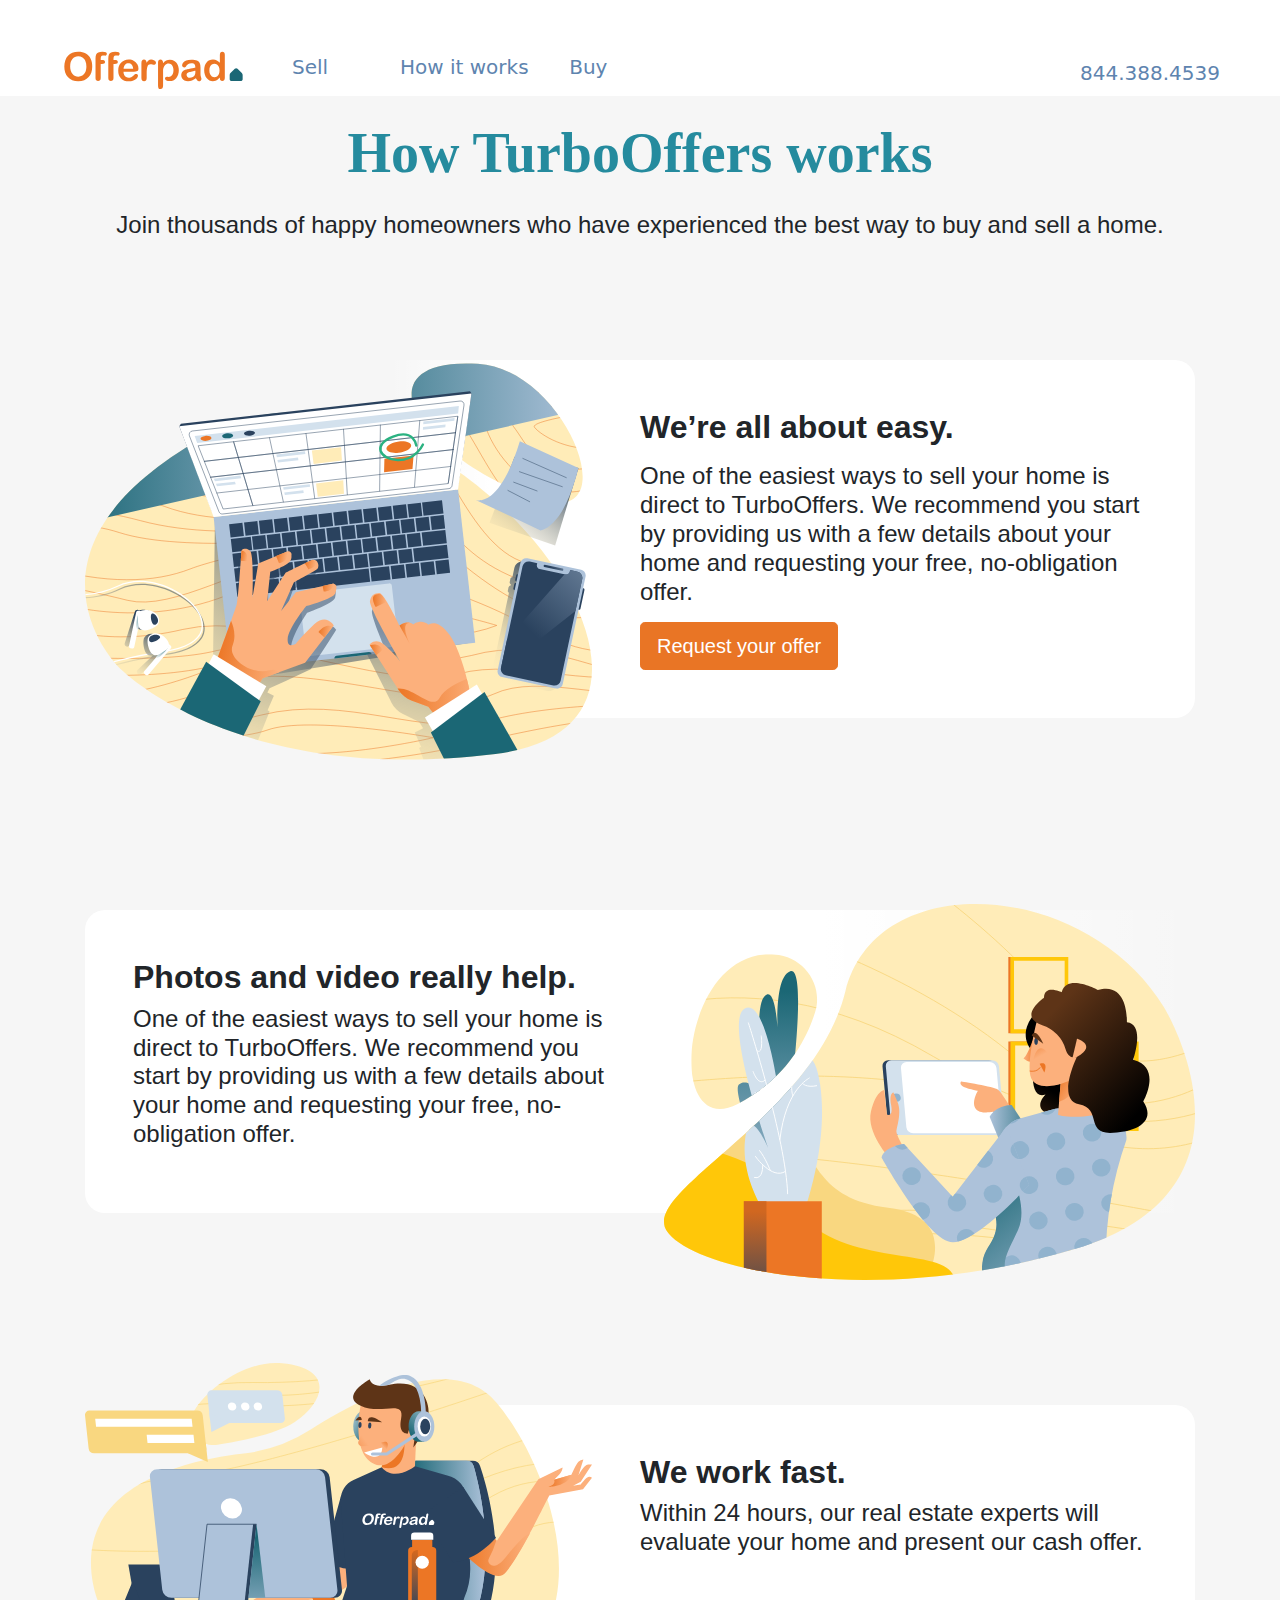
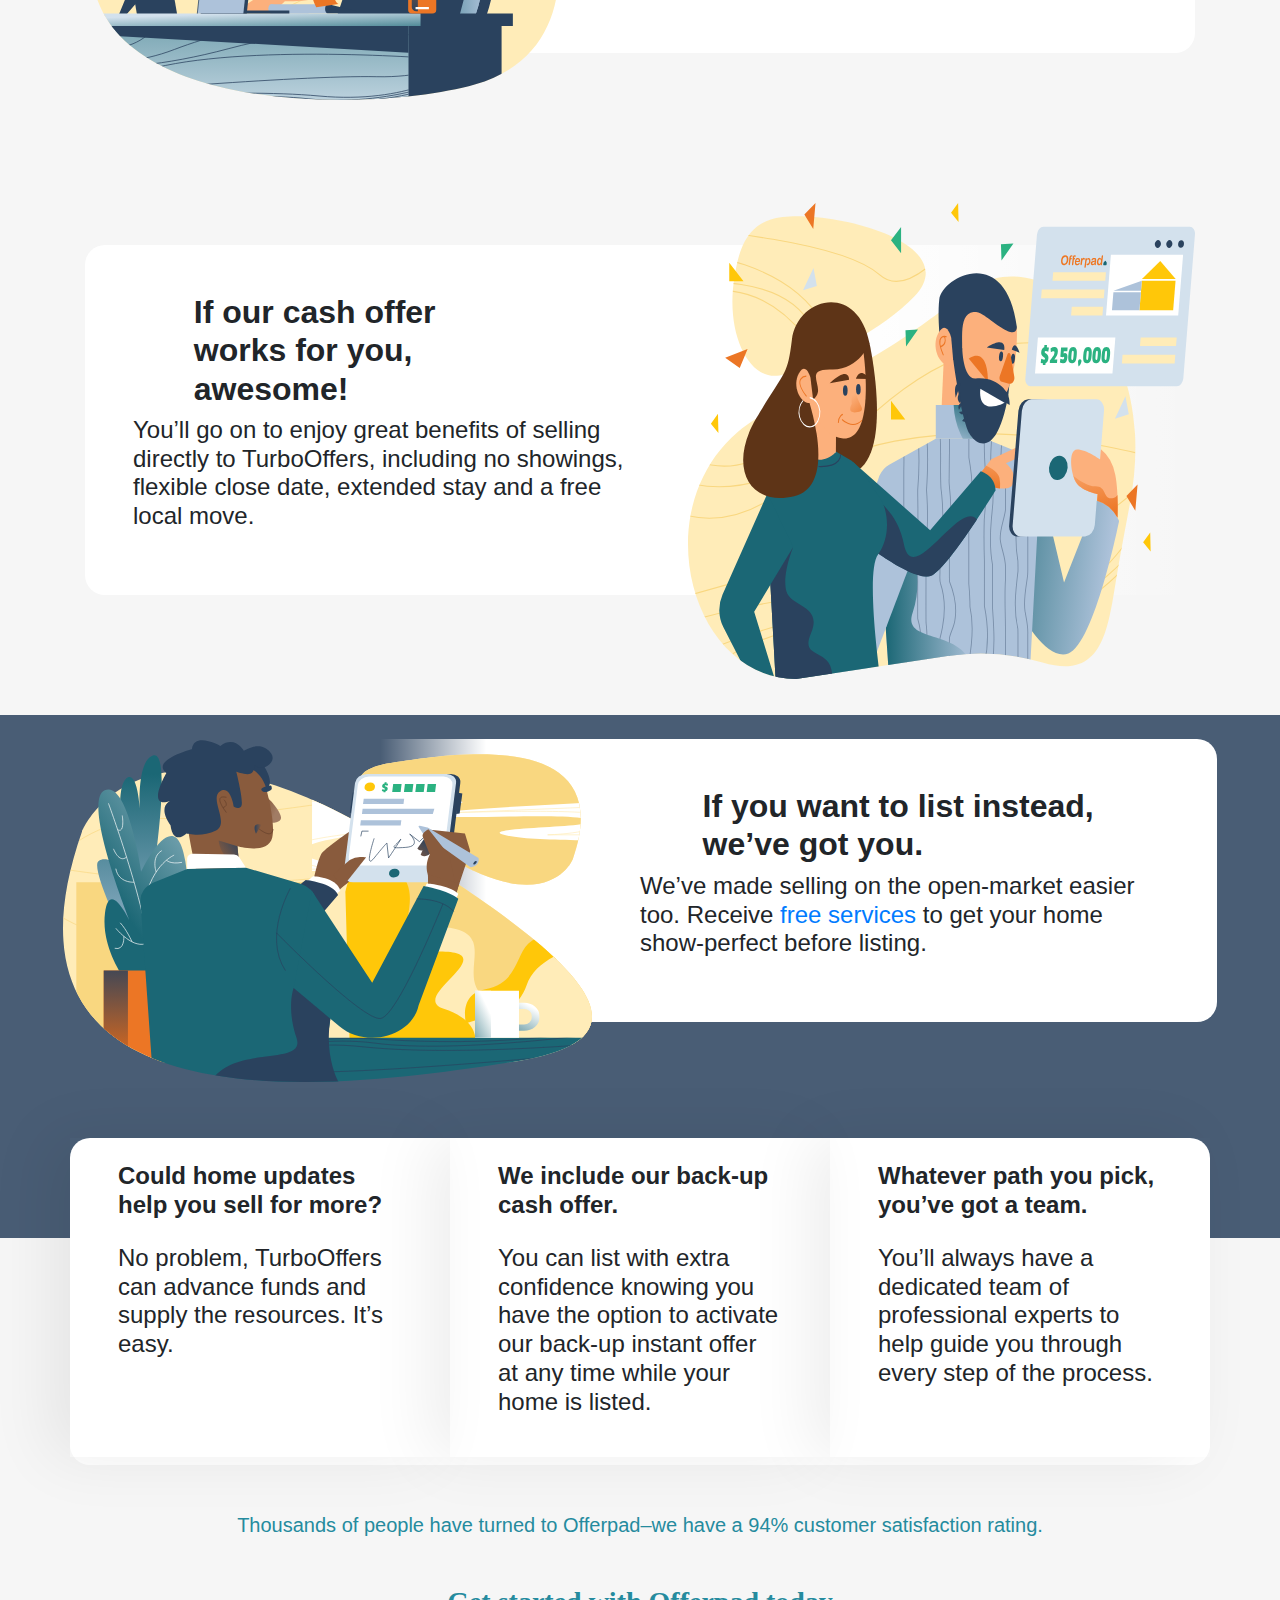
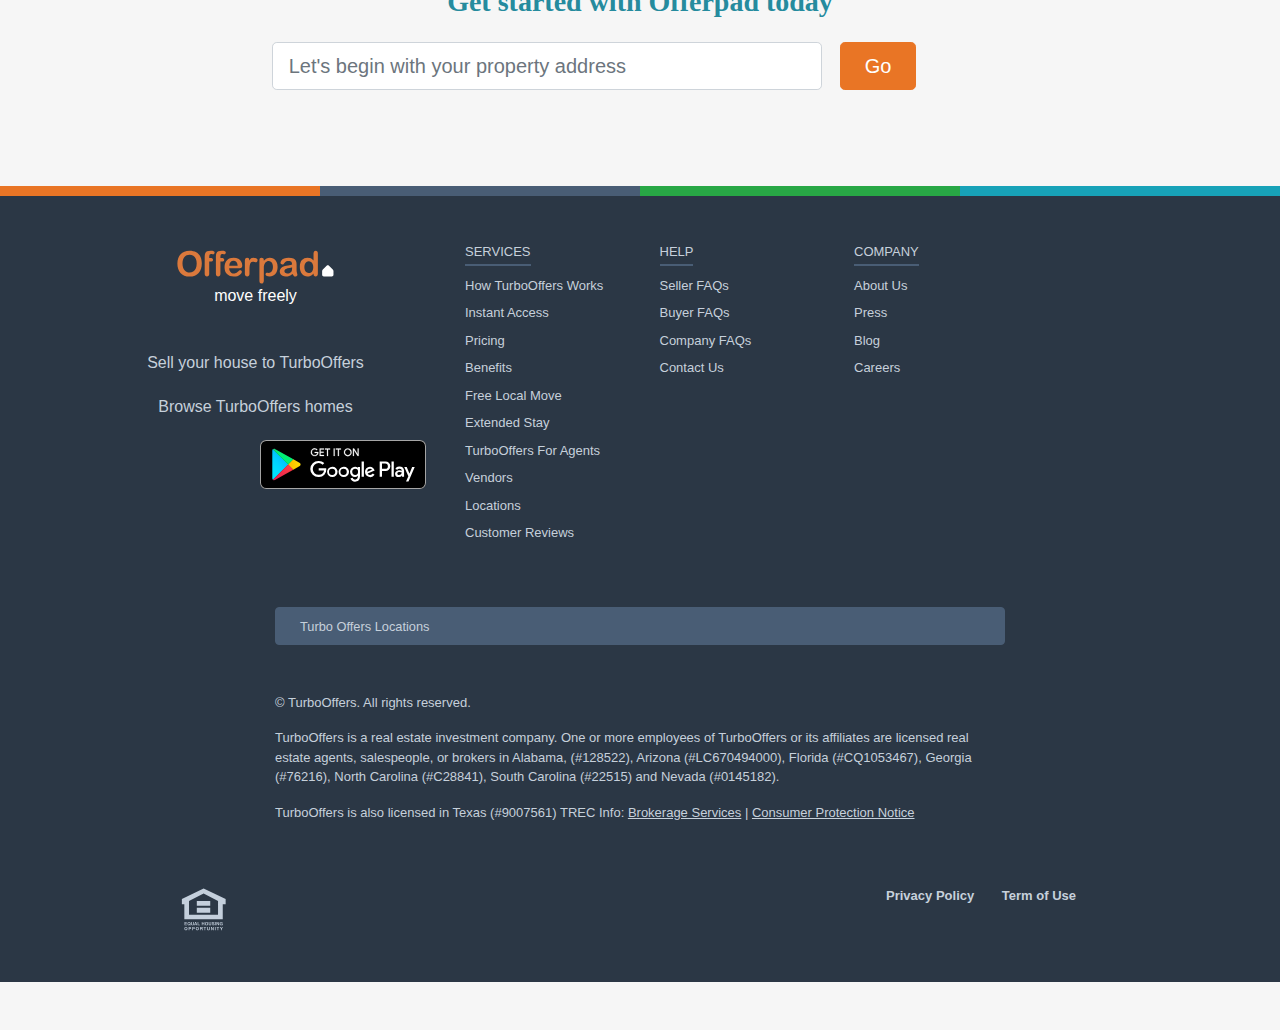
==== commit 9dfe1d2c: "Add body content to how-it-works.html and styles" ====
--- a/how-it-works.html
+++ b/how-it-works.html
@@ -52,7 +52,138 @@
         </div>
       </div>
     </header>
-    <main>
+    <main class="pt-4">
+      <article class="container">
+        <section class="hero__how-it-works">
+          <h1 class="display-4 mb-4 text-center text-title text-primary">How TurboOffers works</h1>
+          <p class="h4 text-center font-weight-normal">Join thousands of happy homeowners who have experienced the best way to buy and sell a home.</p>
+        </section>
+
+        <section class="my-5 py-5">
+          <div class="row no-gutters">
+            <div class="col my-4 img__bg--trans-white">
+              <img class="img__out-box" src="img/how-it-works-one (2)-c17d5a579d88c42bbb6f5d1f5193b495.svg" alt="">
+            </div>
+            <div class="col my-4 p-5 bg-white brr-lg-rounded">
+              <h2 class="h2 font-weight-bold mb-3">We’re all about easy.</h2>
+              <p class="h4 font-weight-light mb-3">One of the easiest ways to sell your home is direct to TurboOffers. We recommend you start by providing us with a few details about your home and requesting your free, no-obligation offer.</p>
+              <button class="btn btn-primary btn-lg">
+                Request your offer
+              </button>
+            </div>
+          </div>
+        </section>
+
+        <section class="my-5 py-5">
+          <div class="row no-gutters">
+            <div class="col my-4 p-5 bg-white blr-lg-rounded">
+              <h2 class="h2 font-weight-bold mb-2">Photos and video really help.</h2>
+              <p class="h4 font-weight-light mb-3">One of the easiest ways to sell your home is direct to TurboOffers. We recommend you start by providing us with a few details about your home and requesting your free, no-obligation offer.</p>
+            </div>
+            <div class="col my-4 pr-5 img__bg--white-trans">
+              <img class="img__out-box" src="img/how-it-works-two-db51071d9771b6f291d167c8650108a7.svg" alt="">
+            </div>
+          </div>
+        </section>
+
+        <section class="my-5 py-5">
+          <div class="row no-gutters">
+            <div class="col my-4 img__bg--trans-white">
+              <img class="img__out-box" src="img/how-it-works-three-96888a0bac441f1216b592297c171963.svg" alt="">
+            </div>
+            <div class="col my-4 p-5 bg-white brr-lg-rounded">
+              <h2 class="h2 font-weight-bold">We work fast.</h2>
+              <p class="h4 font-weight-light mb-5">Within 24 hours, our real estate experts will evaluate your home and present our cash offer.</p>
+            </div>
+          </div>
+        </section>
+
+        <section class="my-5 py-5">
+          <div class="row no-gutters">
+            <div class="col my-4 p-5 bg-white blr-lg-rounded">
+              <div class="row">
+                <div class="col-1 text-center font-bolt">
+                  <i class="fas fa-bolt"></i>
+                </div>
+                <div class="col text-align-center">
+                  <h2 class="h2 pl-3 mr-5 pr-5 font-weight-bold">
+                    If our cash offer<br/>works for you,<br/> awesome!
+                  </h2>
+                </div>
+              </div>
+              <p class="h4 font-weight-light mb-3">You’ll go on to enjoy great benefits of selling directly to TurboOffers, including no showings, flexible close date,  extended stay and a free local move.</p>
+            </div>
+            <div class="col my-4 img__bg--white-trans">
+              <img class="img__out-box" src="./img/how-it-works-four-a954ac76a5758a70171e41b51df66953.svg" alt="">
+            </div>
+          </div>
+        </section>
+      </article>
+
+      <article class="container-fluid bg-secondary pb-5">
+        <section class="mx-5 mb-5 pb-5">
+          <div class="row no-gutters mb-5">
+            <div class="col my-4 img__bg--trans-white">
+              <img class="img__out-box" src="./img/how-it-works-five-1c0485c05c8cc5354069de571908ee89.svg" alt="">
+            </div>
+            <div class="col my-4 p-5 bg-white brr-lg-rounded">
+              <div class="row">
+                <div class="col-1 mr-3">
+                </div>
+                <div class="col">
+                  <h2 class="h2 font-weight-bold">If you want to list instead, we’ve got you.</h2>
+                </div>
+              </div>
+              <p class="h4 font-weight-light mb-3">We’ve made selling on the open-market easier too. Receive <a href="">free services</a> to get your home show-perfect before listing.</p>
+            </div>
+          </div>
+        </section>
+      </article>
+
+      <article class="container pb-5">
+        <div class="row lg-rounded bg-white mt-offset">
+          <div class="col px-5 py-4 h4 font-weight-light how-it-works__bottom">
+            <h2 class="h4 mb-4 font-weight-bold">Could home updates help you sell for more?</h2>
+            <p>No problem, TurboOffers can advance funds and supply the resources. It’s easy.</p>
+          </div>
+          <div class="col px-5 py-4 h4 font-weight-light how-it-works__bottom">
+            <h2 class="h4 mb-4 font-weight-bold">We include our back-up cash offer.</h2>
+            <p>You can list with extra confidence knowing you have the option to activate our back-up instant offer at any time while your home is listed.</p>
+          </div>
+          <div class="col px-5 py-4 h4 font-weight-light how-it-works__bottom">
+            <h2 class="h4 mb-4 font-weight-bold">Whatever path you pick, you’ve got a team.</h2>
+            <p>You’ll always have a dedicated team of professional experts to help guide you through every step of the process.</p>
+          </div>
+        </div>
+      </article>
+
+      <article class="container pb-5 mb-5">
+        <h3 class="h5 text-primary text-center mb-5">Thousands of people have turned to Offerpad–we have a 94% customer satisfaction rating.</h3>
+        <div class="row">
+          <div class="col">
+            <h2 class="h3 text-primary text-title text-center mb-4">
+              Get started with Offerpad today
+            </h2>
+            <div class="form-row justify-content-center">
+              <div class="col-6">
+                <input
+                  type="text"
+                  autocomplete="off"
+                  aria-expanded="false"
+                  placeholder="Let's begin with your property address"
+                  class="form-control form-control-lg"
+                />
+              </div>
+              <div class="col-2">
+                <button type="button" class="btn btn-primary btn-lg px-4 ml-2">
+                  <span>Go</span>
+                  <i class="fas fa-arrow-right"></i>
+                </button>
+              </div>
+            </div>
+          </div>
+        </div>
+      </article>
     </main>
     <footer class="footer">
       <div class="footer__brand-palette">
--- a/css/style.css
+++ b/css/style.css
@@ -4,6 +4,10 @@
 
 main {
   margin-top: 96px;
+}
+
+a {
+  color: var(primary) !important;
 }
 
 .jumbotron {
@@ -55,9 +59,6 @@
   border-color: var(--primary);
 }
 
-input.form-control.form-control-lg {
-}
-
 .jt-container-size {
   margin-left: 97px;
   max-width: 800px;
@@ -375,6 +376,59 @@
   color: white;
 }
 
+.img__bg--trans-white {
+  background: rgb(255,255,255);
+  background: linear-gradient(90deg, rgba(255,255,255,0) 60%, rgba(255,255,255,1) 80%, rgba(255,255,255,1) 100%);
+}
+
+.img__bg--white-trans {
+  background: rgb(255,255,255);
+  background: linear-gradient(90deg, rgba(255,255,255,1) 0%, rgba(255,255,255,1) 30%, rgba(255,255,255,0) 100%);
+}
+
+.img__out-box {
+  position: absolute;
+  height: 136%;
+  width: 100%;
+  margin-top: -42px;
+}
+
+.htw__shadown {
+  box-shadow: 40px 0 60px rgba(0,0,0,.07);
+}
+
+.brr-lg-rounded {
+  border-top-right-radius: 20px;
+  border-bottom-right-radius: 20px;
+}
+
+.blr-lg-rounded {
+  border-top-left-radius: 20px;
+  border-bottom-left-radius: 20px;
+}
+
+.brr-lg-rounded {
+  border-top-right-radius: 20px;
+  border-bottom-right-radius: 20px;
+}
+
+.lg-rounded {
+  border-radius: 20px;
+}
+
+.mt-offset {
+  margin-top: -100px;
+}
+
+div .font-bolt {
+  font-size: 70px;
+  color: var(--primary);
+}
+
+.how-it-works__bottom {
+  box-shadow: -20px 0 60px rgba(0,0,0,.07);
+}
+
 @media screen and (max-width: 991px) {
   main {
     margin-top: 48px;
